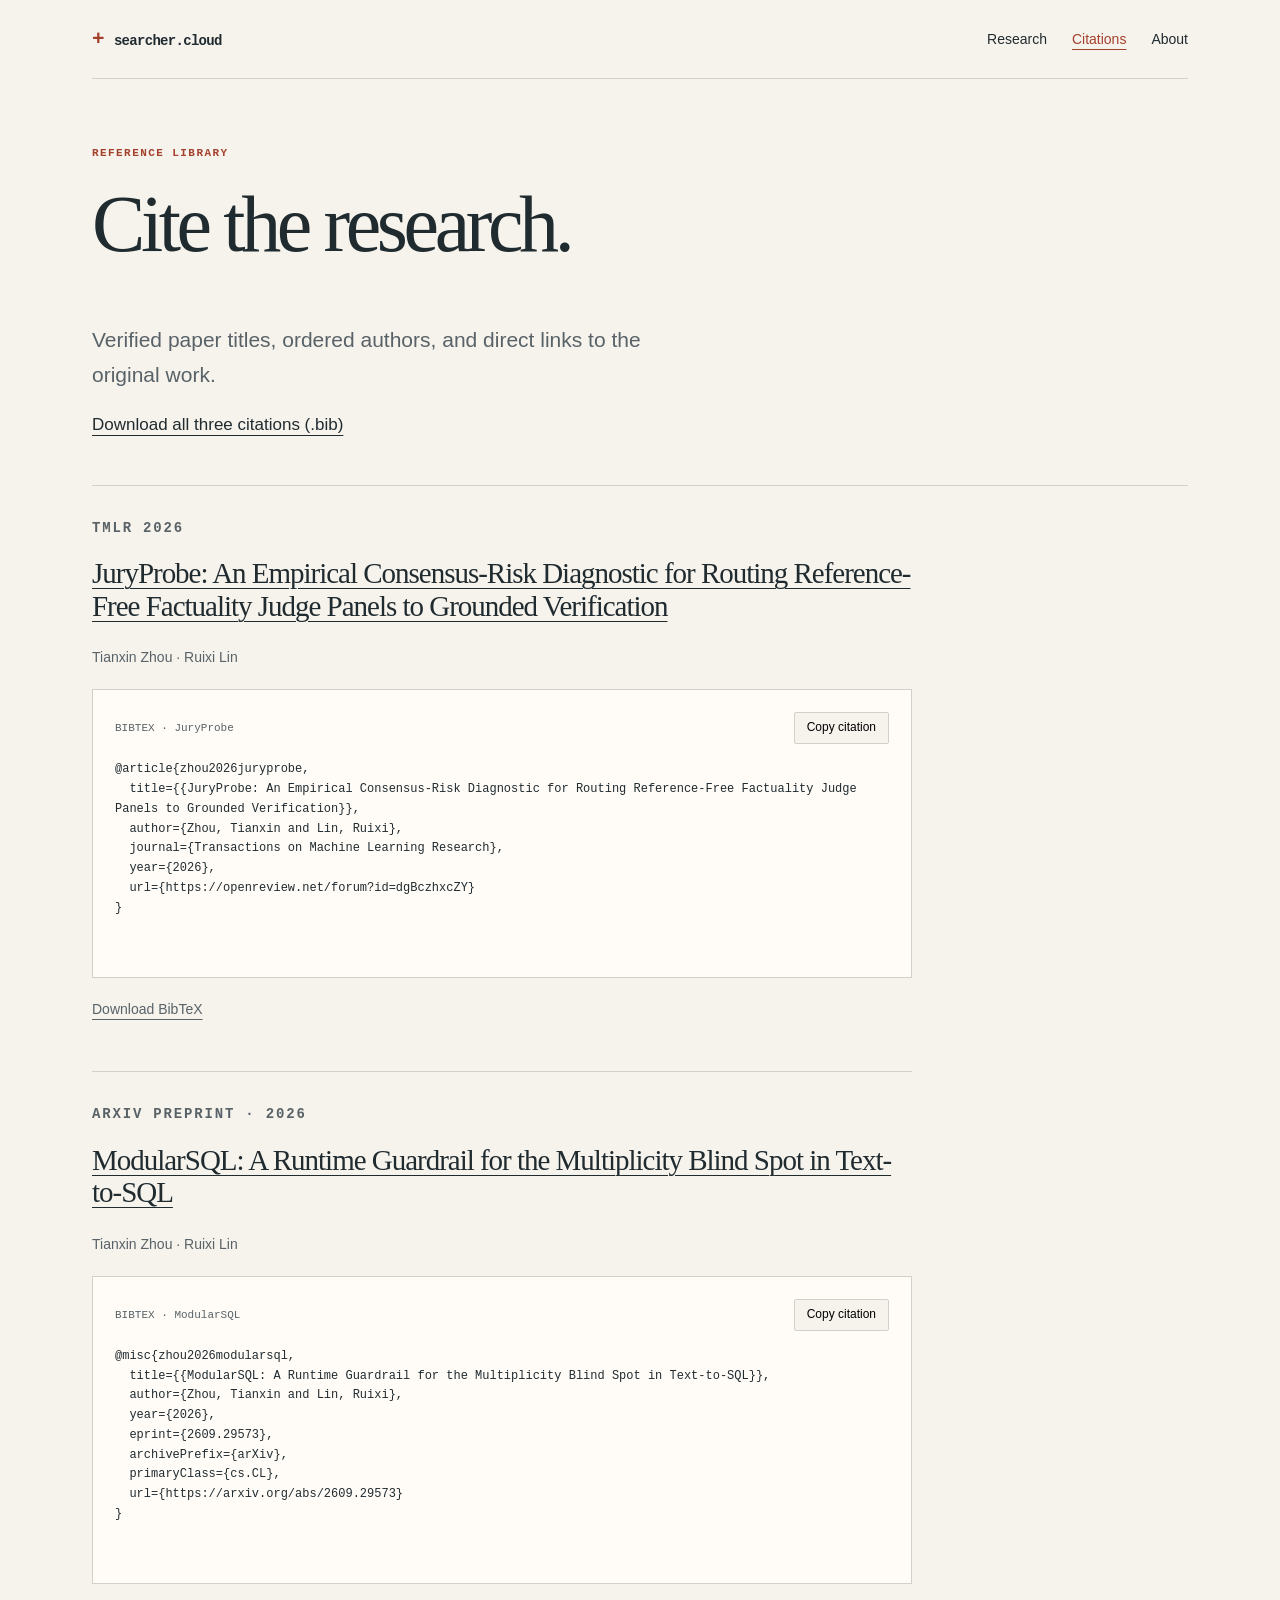
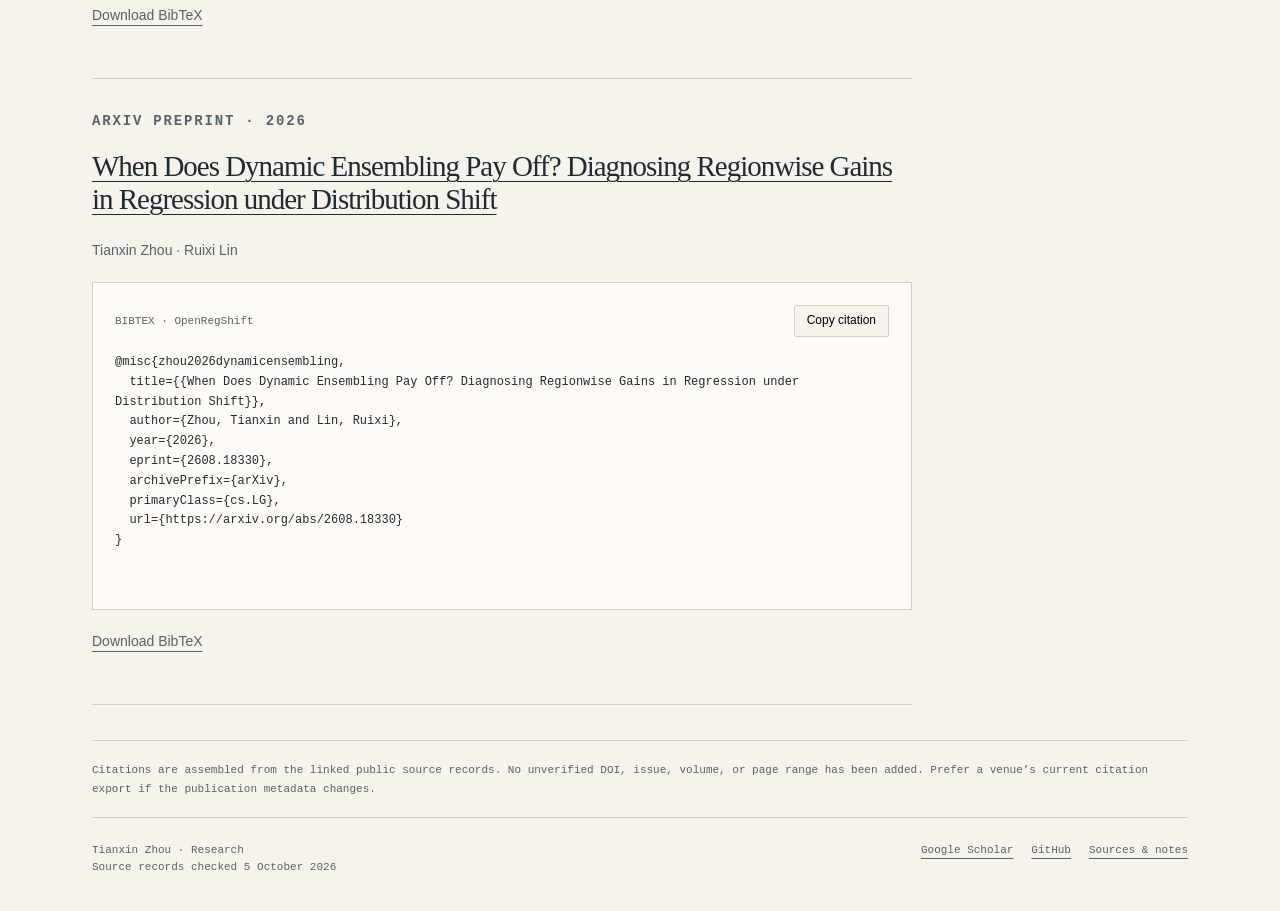
==== docs/citations/index.html @ 82cfabf9 "Build verified research site with scoped findings and paper citations" ====
<!doctype html>
<html lang="en"><head><meta charset="utf-8"><meta name="viewport" content="width=device-width, initial-scale=1">
<title>Paper Citations | Tianxin Zhou</title><meta name="description" content="Download BibTeX metadata for JuryProbe, ModularSQL, and the OpenRegShift research paper."><meta name="author" content="Tianxin Zhou">
<link rel="canonical" href="https://searcher.cloud/citations/"><meta name="robots" content="index,follow"><meta name="theme-color" content="#f6f3ed">
<meta property="og:type" content="website"><meta property="og:title" content="Paper Citations | Tianxin Zhou"><meta property="og:description" content="Download BibTeX metadata for JuryProbe, ModularSQL, and the OpenRegShift research paper."><meta property="og:url" content="https://searcher.cloud/citations/"><meta property="og:site_name" content="Tianxin Zhou · Research">
<meta name="twitter:card" content="summary"><meta name="twitter:title" content="Paper Citations | Tianxin Zhou"><meta name="twitter:description" content="Download BibTeX metadata for JuryProbe, ModularSQL, and the OpenRegShift research paper.">
<link rel="icon" type="image/svg+xml" href="/assets/favicon.svg"><link rel="stylesheet" href="/assets/style.css">
<script type="application/ld+json">{"@context": "https://schema.org", "@type": "CollectionPage", "name": "Tianxin Zhou paper citations", "url": "https://searcher.cloud/citations/", "about": {"@type": "Person", "@id": "https://searcher.cloud/#tianxin-zhou", "name": "Tianxin Zhou", "url": "https://searcher.cloud/", "sameAs": ["https://scholar.google.com/citations?user=hkDNs4MAAAAJ&hl=en", "https://github.com/tianxinzh"]}}</script>
<script src="/assets/site.js" defer></script></head><body>
<a class="skip" href="#main">Skip to content</a><div class="wrap"><header class="masthead"><a class="wordmark" href="/" aria-label="Tianxin Zhou home">searcher.cloud</a><nav class="nav" aria-label="Main navigation"><a href="/#publications">Research</a><a href="/citations/" aria-current="page">Citations</a><a href="/#about" class="nav-about">About</a></nav></header>
<main id="main"><header class="page-head"><p class="eyebrow">Reference library</p><h1 style="font-size:clamp(3rem,7vw,5rem)">Cite the research.</h1><p class="intro">Verified paper titles, ordered authors, and direct links to the original work.</p><a href="/citations/publications.bib" download>Download all three citations (.bib)</a></header><article class="citation-item"><p class="eyebrow">TMLR 2026</p><h2><a href="/papers/juryprobe/">JuryProbe: An Empirical Consensus-Risk Diagnostic for Routing Reference-Free Factuality Judge Panels to Grounded Verification</a></h2><p>Tianxin Zhou · Ruixi Lin</p><div class="citation-box"><header><span>BIBTEX · JuryProbe</span><button type="button" data-copy-citation="bib-juryprobe" hidden>Copy citation</button></header><pre id="bib-juryprobe">@article{zhou2026juryprobe,
  title={{JuryProbe: An Empirical Consensus-Risk Diagnostic for Routing Reference-Free Factuality Judge Panels to Grounded Verification}},
  author={Zhou, Tianxin and Lin, Ruixi},
  journal={Transactions on Machine Learning Research},
  year={2026},
  url={https://openreview.net/forum?id=dgBczhxcZY}
}</pre><p class="toast" role="status" aria-live="polite"></p></div><p class="small"><a href="/citations/juryprobe.bib" download>Download BibTeX</a></p></article><article class="citation-item"><p class="eyebrow">arXiv preprint · 2026</p><h2><a href="/papers/modularsql/">ModularSQL: A Runtime Guardrail for the Multiplicity Blind Spot in Text-to-SQL</a></h2><p>Tianxin Zhou · Ruixi Lin</p><div class="citation-box"><header><span>BIBTEX · ModularSQL</span><button type="button" data-copy-citation="bib-modularsql" hidden>Copy citation</button></header><pre id="bib-modularsql">@misc{zhou2026modularsql,
  title={{ModularSQL: A Runtime Guardrail for the Multiplicity Blind Spot in Text-to-SQL}},
  author={Zhou, Tianxin and Lin, Ruixi},
  year={2026},
  eprint={2609.29573},
  archivePrefix={arXiv},
  primaryClass={cs.CL},
  url={https://arxiv.org/abs/2609.29573}
}</pre><p class="toast" role="status" aria-live="polite"></p></div><p class="small"><a href="/citations/modularsql.bib" download>Download BibTeX</a></p></article><article class="citation-item"><p class="eyebrow">arXiv preprint · 2026</p><h2><a href="/papers/openregshift/">When Does Dynamic Ensembling Pay Off? Diagnosing Regionwise Gains in Regression under Distribution Shift</a></h2><p>Tianxin Zhou · Ruixi Lin</p><div class="citation-box"><header><span>BIBTEX · OpenRegShift</span><button type="button" data-copy-citation="bib-openregshift" hidden>Copy citation</button></header><pre id="bib-openregshift">@misc{zhou2026dynamicensembling,
  title={{When Does Dynamic Ensembling Pay Off? Diagnosing Regionwise Gains in Regression under Distribution Shift}},
  author={Zhou, Tianxin and Lin, Ruixi},
  year={2026},
  eprint={2608.18330},
  archivePrefix={arXiv},
  primaryClass={cs.LG},
  url={https://arxiv.org/abs/2608.18330}
}</pre><p class="toast" role="status" aria-live="polite"></p></div><p class="small"><a href="/citations/openregshift.bib" download>Download BibTeX</a></p></article><p class="provenance">Citations are assembled from the linked public source records. No unverified DOI, issue, volume, or page range has been added. Prefer a venue’s current citation export if the publication metadata changes.</p></main><footer class="footer"><div>Tianxin Zhou · Research<br>Source records checked 5 October 2026</div><div><a href="https://scholar.google.com/citations?user=hkDNs4MAAAAJ&amp;hl=en">Google Scholar</a><a href="https://github.com/tianxinzh">GitHub</a><a href="/sources/">Sources &amp; notes</a></div></footer></div></body></html>
---- assets/style.css ----
:root{--paper:#f6f3ed;--white:#fffcf7;--ink:#202b30;--muted:#586267;--line:#cfd1ca;--accent:#a4412d;--soft:#ebe6da;--green:#36584b;--measure:1160px;--serif:Georgia,'Times New Roman',serif;--sans:Arial,Helvetica,sans-serif;--mono:'Courier New',monospace}
*{box-sizing:border-box}html{scroll-behavior:smooth;scroll-padding-top:32px}body{margin:0;background:var(--paper);color:var(--ink);font:17px/1.65 var(--sans);-webkit-font-smoothing:antialiased}a{color:inherit;text-underline-offset:5px;text-decoration-thickness:1px}a:hover{color:var(--accent)}a:focus-visible,button:focus-visible,summary:focus-visible{outline:3px solid var(--accent);outline-offset:5px}button{font:inherit}h1,h2,h3,p{margin-top:0}h1,h2,h3{line-height:1.12;font-weight:400;font-family:var(--serif)}h1{font-size:clamp(3.9rem,7.8vw,6.5rem);letter-spacing:-.055em}h2{font-size:clamp(2.25rem,4.4vw,3.65rem);letter-spacing:-.035em}h3{font-size:1.8rem;letter-spacing:-.025em}p{margin-bottom:1.15rem}ul,ol{padding-left:1.4rem}li{margin:0 0 .65rem}::selection{background:#e6c5b7}.wrap{max-width:var(--measure);margin:0 auto;padding-left:32px;padding-right:32px}.skip{position:absolute;top:-80px;left:16px;background:var(--ink);color:white;padding:12px 20px;z-index:5}.skip:focus{top:12px}.masthead{display:flex;justify-content:space-between;align-items:center;gap:20px;padding-top:28px;padding-bottom:27px;border-bottom:1px solid var(--line)}.wordmark{font:700 14px var(--mono);letter-spacing:-.05em;text-decoration:none;white-space:nowrap}.wordmark::before{content:'+';display:inline-block;margin-right:10px;font-size:21px;color:var(--accent)}.nav{display:flex;gap:25px;align-items:center}.nav a{font-size:14px;text-decoration:none}.nav a[aria-current]{color:var(--accent);text-decoration:underline}.eyebrow{font:11px/1.5 var(--mono);letter-spacing:.13em;text-transform:uppercase;color:var(--accent);font-weight:700}.hero{display:grid;grid-template-columns:1.27fr .73fr;gap:68px;padding-top:76px;padding-bottom:73px;align-items:center}.hero h1{margin:23px 0 28px;max-width:660px}.intro{max-width:585px;font-size:21px;line-height:1.65;color:var(--muted)}.links{display:flex;flex-wrap:wrap;gap:10px 24px;margin-top:28px}.links a{font-size:14px;text-decoration:none;border-bottom:1px solid var(--ink);padding-bottom:3px}.arrow{font-family:var(--sans);padding-left:6px}.research-map{border:1px solid var(--line);background:var(--white);padding:30px}.research-map .eyebrow{color:var(--muted)}.map-row{padding:27px 0 24px;border-bottom:1px solid var(--line);display:grid;grid-template-columns:28px 1fr;gap:16px}.map-row:last-child{border-bottom:0;padding-bottom:5px}.map-no{font:12px var(--mono);color:var(--accent);padding-top:5px}.map-row h2{font-size:27px;margin-bottom:8px;letter-spacing:-.02em}.map-row p{font-size:13px;line-height:1.55;color:var(--muted);margin:0}.section{padding-top:66px;padding-bottom:70px;border-top:1px solid var(--line)}.section-top{display:flex;justify-content:space-between;gap:32px;align-items:end;margin-bottom:30px}.section-top h2{margin:0}.section-note{font:12px/1.6 var(--mono);max-width:230px;color:var(--muted);margin:0;text-align:right}.paper-card{display:grid;grid-template-columns:150px 1fr 150px;gap:32px;padding:33px 0;border-top:1px solid var(--line)}.paper-card:last-child{border-bottom:1px solid var(--line)}.paper-name{font:13px var(--mono);color:var(--accent);margin-bottom:11px}.paper-card h3{font-size:27px;line-height:1.24;margin:0 0 13px}.paper-card h3 a{text-decoration:none}.paper-card p{font-size:15px;line-height:1.7;color:var(--muted);margin-bottom:12px}.paper-card .authors{font-size:12px;margin-bottom:0}.paper-meta{font:11px/1.65 var(--mono);color:var(--muted)}.paper-actions{display:flex;align-items:flex-start;flex-direction:column;gap:12px;padding-top:3px}.paper-actions a{font-size:13px;line-height:1.5}.tag{display:inline-block;border:1px solid #b5c6ba;padding:4px 8px;border-radius:2px;font:11px var(--mono);color:var(--green);background:#ecf1e9}.about-grid{display:grid;grid-template-columns:1fr 1fr;gap:80px}.about-grid p{color:var(--muted)}.about-grid h3{font-size:25px}.small{font-size:13px}.footer{display:flex;justify-content:space-between;gap:24px;padding-top:24px;padding-bottom:34px;border-top:1px solid var(--line);font:11px/1.6 var(--mono);color:var(--muted)}.footer a{margin-left:18px}.page-head{padding:66px 0 46px;border-bottom:1px solid var(--line)}.back{font-size:13px;display:inline-block;margin-bottom:30px;text-decoration:none}.paper-head h1{font-size:clamp(2.6rem,5.8vw,4.9rem);line-height:1.1;max-width:1010px;letter-spacing:-.045em;margin:18px 0 25px}.paper-head .authors{font-size:17px}.publication-meta{display:flex;flex-wrap:wrap;gap:14px;align-items:center;font:12px/1.5 var(--mono);color:var(--muted)}.paper-layout{display:grid;grid-template-columns:minmax(0,1fr) 260px;gap:76px;padding-top:46px;padding-bottom:62px}.paper-body h2{font-size:32px;margin:43px 0 19px}.paper-body h2:first-child{margin-top:0}.paper-body p,.paper-body li{color:var(--muted);font-size:16px;line-height:1.8}.paper-body .lead{font-size:20px;line-height:1.7;color:var(--ink)}.paper-body .limits{background:var(--soft);padding:26px 30px;border-left:3px solid var(--accent)}.paper-body .limits h2{margin-top:0}.paper-body .limits ul{margin-bottom:0}.paper-body .limits li:last-child{margin-bottom:0}.sidebar{font-size:13px}.sidebar-block{margin-bottom:29px;border-top:1px solid var(--line);padding-top:20px}.sidebar h2{font:11px/1.4 var(--mono);letter-spacing:.1em;text-transform:uppercase;margin:0 0 14px}.sidebar a{display:block;margin-bottom:11px}.sidebar p{font-size:12px;color:var(--muted)}.citation-box{border:1px solid var(--line);background:var(--white);padding:22px;margin:20px 0}.citation-box pre{font:12px/1.65 var(--mono);overflow:auto;white-space:pre-wrap;overflow-wrap:anywhere;margin:0;color:var(--ink)}.citation-box header{display:flex;justify-content:space-between;align-items:center;margin-bottom:16px;gap:12px}.citation-box header span{font:11px var(--mono);color:var(--muted)}.citation-box button{border:1px solid var(--line);border-radius:2px;background:var(--paper);padding:5px 12px;font-size:12px;cursor:pointer}.citation-box button:hover{border-color:var(--accent);color:var(--accent)}.source-list{font-size:13px}.source-list a{overflow-wrap:anywhere}.provenance{font:11px/1.7 var(--mono);color:var(--muted);border-top:1px solid var(--line);padding-top:20px;margin-top:35px}.citation-item{padding:32px 0;border-bottom:1px solid var(--line);max-width:820px}.citation-item h2{font-size:29px}.citation-item>p{font-size:14px;color:var(--muted)}.wide-text{max-width:780px;margin-bottom:50px}.wide-text h2{font-size:30px;margin-top:36px}.wide-text p,.wide-text li{font-size:16px;color:var(--muted)}.toast{font-size:12px;color:var(--green);min-height:1.5em}.not-found{padding:90px 0 130px}.not-found h1{font-size:60px}.screen-reader-only{position:absolute;width:1px;height:1px;padding:0;margin:-1px;overflow:hidden;clip:rect(0,0,0,0);white-space:nowrap;border:0}
@media(min-width:1400px){.hero{padding-top:90px;padding-bottom:90px}}@media(max-width:900px){.hero{gap:32px;grid-template-columns:1.15fr .85fr}.hero h1{font-size:70px}.research-map{padding:24px}.paper-card{grid-template-columns:125px 1fr;gap:25px}.paper-actions{grid-column:2;flex-direction:row;gap:22px;padding:0}.paper-layout{grid-template-columns:minmax(0,1fr) 210px;gap:36px}.about-grid{gap:40px}}@media(max-width:640px){body{font-size:16px}.wrap{padding-left:22px;padding-right:22px}.masthead{padding-top:21px;padding-bottom:20px;align-items:flex-start;gap:14px}.wordmark{font-size:12px}.nav{gap:14px;padding-top:3px}.nav a{font-size:12px}.nav .nav-about{display:none}.hero{grid-template-columns:1fr;padding-top:44px;padding-bottom:44px;gap:37px}.hero h1{font-size:64px;margin:15px 0 24px}.intro{font-size:18px}.research-map{padding:22px}.map-row{padding:18px 0;grid-template-columns:24px 1fr;gap:12px}.map-row h2{font-size:25px}.section{padding-top:41px;padding-bottom:43px}.section-top{display:block;margin-bottom:22px}.section-note{text-align:left;margin-top:14px;max-width:none}.paper-card{display:block;padding:25px 0}.paper-card h3{font-size:25px}.paper-card .paper-meta{display:flex;flex-wrap:wrap;gap:12px;align-items:center;margin-bottom:17px}.paper-name{margin:0}.paper-actions{display:flex;flex-direction:row;flex-wrap:wrap;margin-top:17px;gap:12px 20px}.about-grid{grid-template-columns:1fr;gap:20px}.footer{display:block;font-size:10px}.footer>div+div{margin-top:12px}.footer a{margin:0 15px 0 0}.page-head{padding-top:35px;padding-bottom:32px}.paper-head h1{font-size:41px}.paper-head .authors{font-size:15px}.paper-layout{display:flex;flex-direction:column;gap:28px;padding-top:32px}.paper-body .lead{font-size:18px}.paper-body h2{font-size:29px;margin-top:32px}.paper-body .limits{padding:22px}.sidebar{display:grid;grid-template-columns:1fr 1fr;gap:24px}.sidebar-block{margin:0}.sidebar-block:last-child{grid-column:1/-1}.citation-box{padding:16px}.citation-box pre{font-size:11px}.publication-meta{font-size:11px}.links{gap:13px 23px}.back{margin-bottom:24px}}@media(prefers-reduced-motion:reduce){html{scroll-behavior:auto}}@media print{body{background:white;color:black}.nav,.research-map,.paper-actions,.citation-box button,.footer{display:none}.wrap{max-width:none;padding:0}.hero,.paper-layout,.paper-card{display:block}.sidebar{display:none}a{color:inherit}.paper-body p,.paper-body li{color:black}.page-head{padding-top:0}.paper-head h1{font-size:32px}}
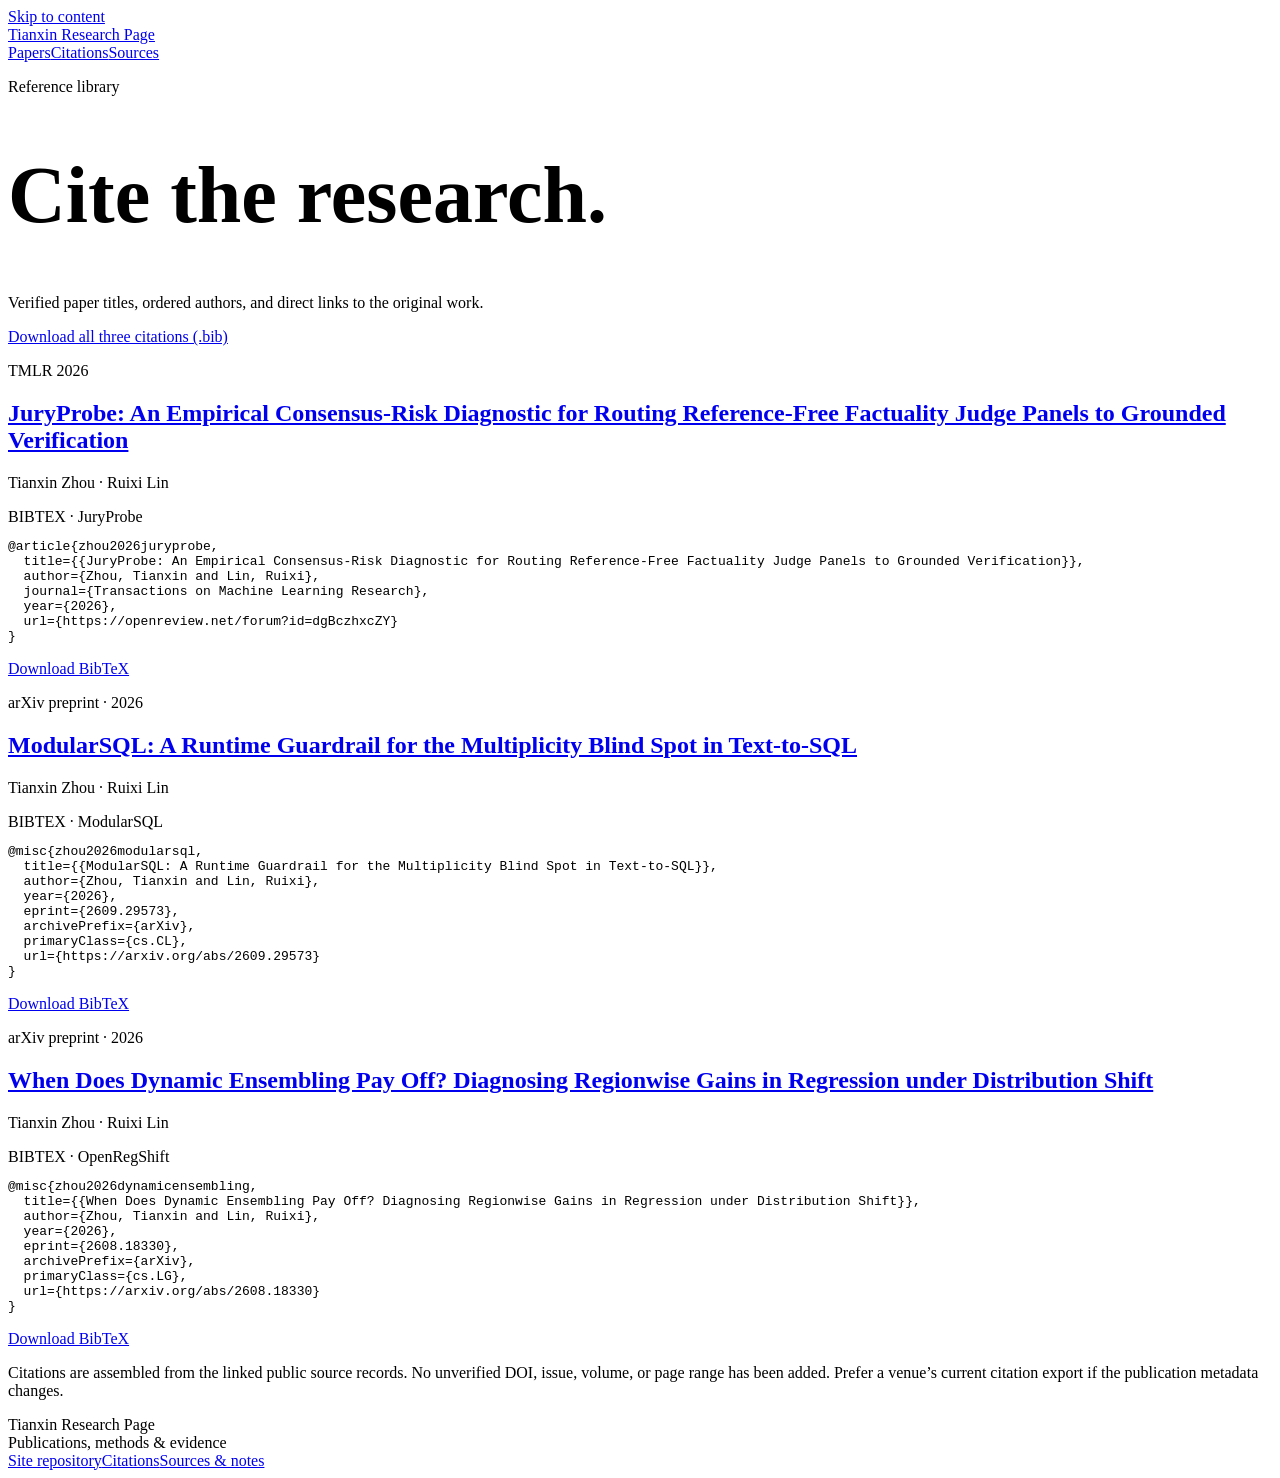
==== commit 6e973c04: "Refocus Tianxin Research Page and publish at the GitHub project URL" ====
--- a/docs/citations/index.html
+++ b/docs/citations/index.html
@@ -1,20 +1,20 @@
 <!doctype html>
 <html lang="en"><head><meta charset="utf-8"><meta name="viewport" content="width=device-width, initial-scale=1">
-<title>Paper Citations | Tianxin Zhou</title><meta name="description" content="Download BibTeX metadata for JuryProbe, ModularSQL, and the OpenRegShift research paper."><meta name="author" content="Tianxin Zhou">
-<link rel="canonical" href="https://searcher.cloud/citations/"><meta name="robots" content="index,follow"><meta name="theme-color" content="#f6f3ed">
-<meta property="og:type" content="website"><meta property="og:title" content="Paper Citations | Tianxin Zhou"><meta property="og:description" content="Download BibTeX metadata for JuryProbe, ModularSQL, and the OpenRegShift research paper."><meta property="og:url" content="https://searcher.cloud/citations/"><meta property="og:site_name" content="Tianxin Zhou · Research">
-<meta name="twitter:card" content="summary"><meta name="twitter:title" content="Paper Citations | Tianxin Zhou"><meta name="twitter:description" content="Download BibTeX metadata for JuryProbe, ModularSQL, and the OpenRegShift research paper.">
-<link rel="icon" type="image/svg+xml" href="/assets/favicon.svg"><link rel="stylesheet" href="/assets/style.css">
-<script type="application/ld+json">{"@context": "https://schema.org", "@type": "CollectionPage", "name": "Tianxin Zhou paper citations", "url": "https://searcher.cloud/citations/", "about": {"@type": "Person", "@id": "https://searcher.cloud/#tianxin-zhou", "name": "Tianxin Zhou", "url": "https://searcher.cloud/", "sameAs": ["https://scholar.google.com/citations?user=hkDNs4MAAAAJ&hl=en", "https://github.com/tianxinzh"]}}</script>
-<script src="/assets/site.js" defer></script></head><body>
-<a class="skip" href="#main">Skip to content</a><div class="wrap"><header class="masthead"><a class="wordmark" href="/" aria-label="Tianxin Zhou home">searcher.cloud</a><nav class="nav" aria-label="Main navigation"><a href="/#publications">Research</a><a href="/citations/" aria-current="page">Citations</a><a href="/#about" class="nav-about">About</a></nav></header>
-<main id="main"><header class="page-head"><p class="eyebrow">Reference library</p><h1 style="font-size:clamp(3rem,7vw,5rem)">Cite the research.</h1><p class="intro">Verified paper titles, ordered authors, and direct links to the original work.</p><a href="/citations/publications.bib" download>Download all three citations (.bib)</a></header><article class="citation-item"><p class="eyebrow">TMLR 2026</p><h2><a href="/papers/juryprobe/">JuryProbe: An Empirical Consensus-Risk Diagnostic for Routing Reference-Free Factuality Judge Panels to Grounded Verification</a></h2><p>Tianxin Zhou · Ruixi Lin</p><div class="citation-box"><header><span>BIBTEX · JuryProbe</span><button type="button" data-copy-citation="bib-juryprobe" hidden>Copy citation</button></header><pre id="bib-juryprobe">@article{zhou2026juryprobe,
+<title>Paper Citations | Tianxin Research Page</title><meta name="description" content="Download BibTeX metadata for JuryProbe, ModularSQL, and the OpenRegShift research paper.">
+<link rel="canonical" href="https://tianxinzh.github.io/tianxin-research-page/citations/"><meta name="robots" content="index,follow"><meta name="theme-color" content="#f6f3ed">
+<meta property="og:type" content="website"><meta property="og:title" content="Paper Citations | Tianxin Research Page"><meta property="og:description" content="Download BibTeX metadata for JuryProbe, ModularSQL, and the OpenRegShift research paper."><meta property="og:url" content="https://tianxinzh.github.io/tianxin-research-page/citations/"><meta property="og:site_name" content="Tianxin Research Page">
+<meta name="twitter:card" content="summary"><meta name="twitter:title" content="Paper Citations | Tianxin Research Page"><meta name="twitter:description" content="Download BibTeX metadata for JuryProbe, ModularSQL, and the OpenRegShift research paper.">
+<link rel="icon" type="image/svg+xml" href="/tianxin-research-page/assets/favicon.svg"><link rel="stylesheet" href="/tianxin-research-page/assets/style.css">
+<script type="application/ld+json">{"@context": "https://schema.org", "@type": "CollectionPage", "name": "Tianxin Research Page citations", "url": "https://tianxinzh.github.io/tianxin-research-page/citations/", "isPartOf": {"@type": "CollectionPage", "@id": "https://tianxinzh.github.io/tianxin-research-page/#collection"}}</script>
+<script src="/tianxin-research-page/assets/site.js" defer></script></head><body>
+<a class="skip" href="#main">Skip to content</a><div class="wrap"><header class="masthead"><a class="wordmark" href="/tianxin-research-page/" aria-label="Tianxin Research Page home">Tianxin Research Page</a><nav class="nav" aria-label="Main navigation"><a href="/tianxin-research-page/#publications">Papers</a><a href="/tianxin-research-page/citations/" aria-current="page">Citations</a><a href="/tianxin-research-page/sources/" class="nav-sources">Sources</a></nav></header>
+<main id="main"><header class="page-head"><p class="eyebrow">Reference library</p><h1 style="font-size:clamp(3rem,7vw,5rem)">Cite the research.</h1><p class="intro">Verified paper titles, ordered authors, and direct links to the original work.</p><a href="/tianxin-research-page/citations/publications.bib" download>Download all three citations (.bib)</a></header><article class="citation-item"><p class="eyebrow">TMLR 2026</p><h2><a href="/tianxin-research-page/papers/juryprobe/">JuryProbe: An Empirical Consensus-Risk Diagnostic for Routing Reference-Free Factuality Judge Panels to Grounded Verification</a></h2><p>Tianxin Zhou · Ruixi Lin</p><div class="citation-box"><header><span>BIBTEX · JuryProbe</span><button type="button" data-copy-citation="bib-juryprobe" hidden>Copy citation</button></header><pre id="bib-juryprobe">@article{zhou2026juryprobe,
   title={{JuryProbe: An Empirical Consensus-Risk Diagnostic for Routing Reference-Free Factuality Judge Panels to Grounded Verification}},
   author={Zhou, Tianxin and Lin, Ruixi},
   journal={Transactions on Machine Learning Research},
   year={2026},
   url={https://openreview.net/forum?id=dgBczhxcZY}
-}</pre><p class="toast" role="status" aria-live="polite"></p></div><p class="small"><a href="/citations/juryprobe.bib" download>Download BibTeX</a></p></article><article class="citation-item"><p class="eyebrow">arXiv preprint · 2026</p><h2><a href="/papers/modularsql/">ModularSQL: A Runtime Guardrail for the Multiplicity Blind Spot in Text-to-SQL</a></h2><p>Tianxin Zhou · Ruixi Lin</p><div class="citation-box"><header><span>BIBTEX · ModularSQL</span><button type="button" data-copy-citation="bib-modularsql" hidden>Copy citation</button></header><pre id="bib-modularsql">@misc{zhou2026modularsql,
+}</pre><p class="toast" role="status" aria-live="polite"></p></div><p class="small"><a href="/tianxin-research-page/citations/juryprobe.bib" download>Download BibTeX</a></p></article><article class="citation-item"><p class="eyebrow">arXiv preprint · 2026</p><h2><a href="/tianxin-research-page/papers/modularsql/">ModularSQL: A Runtime Guardrail for the Multiplicity Blind Spot in Text-to-SQL</a></h2><p>Tianxin Zhou · Ruixi Lin</p><div class="citation-box"><header><span>BIBTEX · ModularSQL</span><button type="button" data-copy-citation="bib-modularsql" hidden>Copy citation</button></header><pre id="bib-modularsql">@misc{zhou2026modularsql,
   title={{ModularSQL: A Runtime Guardrail for the Multiplicity Blind Spot in Text-to-SQL}},
   author={Zhou, Tianxin and Lin, Ruixi},
   year={2026},
@@ -22,7 +22,7 @@
   archivePrefix={arXiv},
   primaryClass={cs.CL},
   url={https://arxiv.org/abs/2609.29573}
-}</pre><p class="toast" role="status" aria-live="polite"></p></div><p class="small"><a href="/citations/modularsql.bib" download>Download BibTeX</a></p></article><article class="citation-item"><p class="eyebrow">arXiv preprint · 2026</p><h2><a href="/papers/openregshift/">When Does Dynamic Ensembling Pay Off? Diagnosing Regionwise Gains in Regression under Distribution Shift</a></h2><p>Tianxin Zhou · Ruixi Lin</p><div class="citation-box"><header><span>BIBTEX · OpenRegShift</span><button type="button" data-copy-citation="bib-openregshift" hidden>Copy citation</button></header><pre id="bib-openregshift">@misc{zhou2026dynamicensembling,
+}</pre><p class="toast" role="status" aria-live="polite"></p></div><p class="small"><a href="/tianxin-research-page/citations/modularsql.bib" download>Download BibTeX</a></p></article><article class="citation-item"><p class="eyebrow">arXiv preprint · 2026</p><h2><a href="/tianxin-research-page/papers/openregshift/">When Does Dynamic Ensembling Pay Off? Diagnosing Regionwise Gains in Regression under Distribution Shift</a></h2><p>Tianxin Zhou · Ruixi Lin</p><div class="citation-box"><header><span>BIBTEX · OpenRegShift</span><button type="button" data-copy-citation="bib-openregshift" hidden>Copy citation</button></header><pre id="bib-openregshift">@misc{zhou2026dynamicensembling,
   title={{When Does Dynamic Ensembling Pay Off? Diagnosing Regionwise Gains in Regression under Distribution Shift}},
   author={Zhou, Tianxin and Lin, Ruixi},
   year={2026},
@@ -30,4 +30,4 @@
   archivePrefix={arXiv},
   primaryClass={cs.LG},
   url={https://arxiv.org/abs/2608.18330}
-}</pre><p class="toast" role="status" aria-live="polite"></p></div><p class="small"><a href="/citations/openregshift.bib" download>Download BibTeX</a></p></article><p class="provenance">Citations are assembled from the linked public source records. No unverified DOI, issue, volume, or page range has been added. Prefer a venue’s current citation export if the publication metadata changes.</p></main><footer class="footer"><div>Tianxin Zhou · Research<br>Source records checked 5 October 2026</div><div><a href="https://scholar.google.com/citations?user=hkDNs4MAAAAJ&amp;hl=en">Google Scholar</a><a href="https://github.com/tianxinzh">GitHub</a><a href="/sources/">Sources &amp; notes</a></div></footer></div></body></html>+}</pre><p class="toast" role="status" aria-live="polite"></p></div><p class="small"><a href="/tianxin-research-page/citations/openregshift.bib" download>Download BibTeX</a></p></article><p class="provenance">Citations are assembled from the linked public source records. No unverified DOI, issue, volume, or page range has been added. Prefer a venue’s current citation export if the publication metadata changes.</p></main><footer class="footer"><div>Tianxin Research Page<br>Publications, methods &amp; evidence</div><div><a href="https://github.com/tianxinzh/tianxin-research-page">Site repository</a><a href="/tianxin-research-page/citations/">Citations</a><a href="/tianxin-research-page/sources/">Sources &amp; notes</a></div></footer></div></body></html>
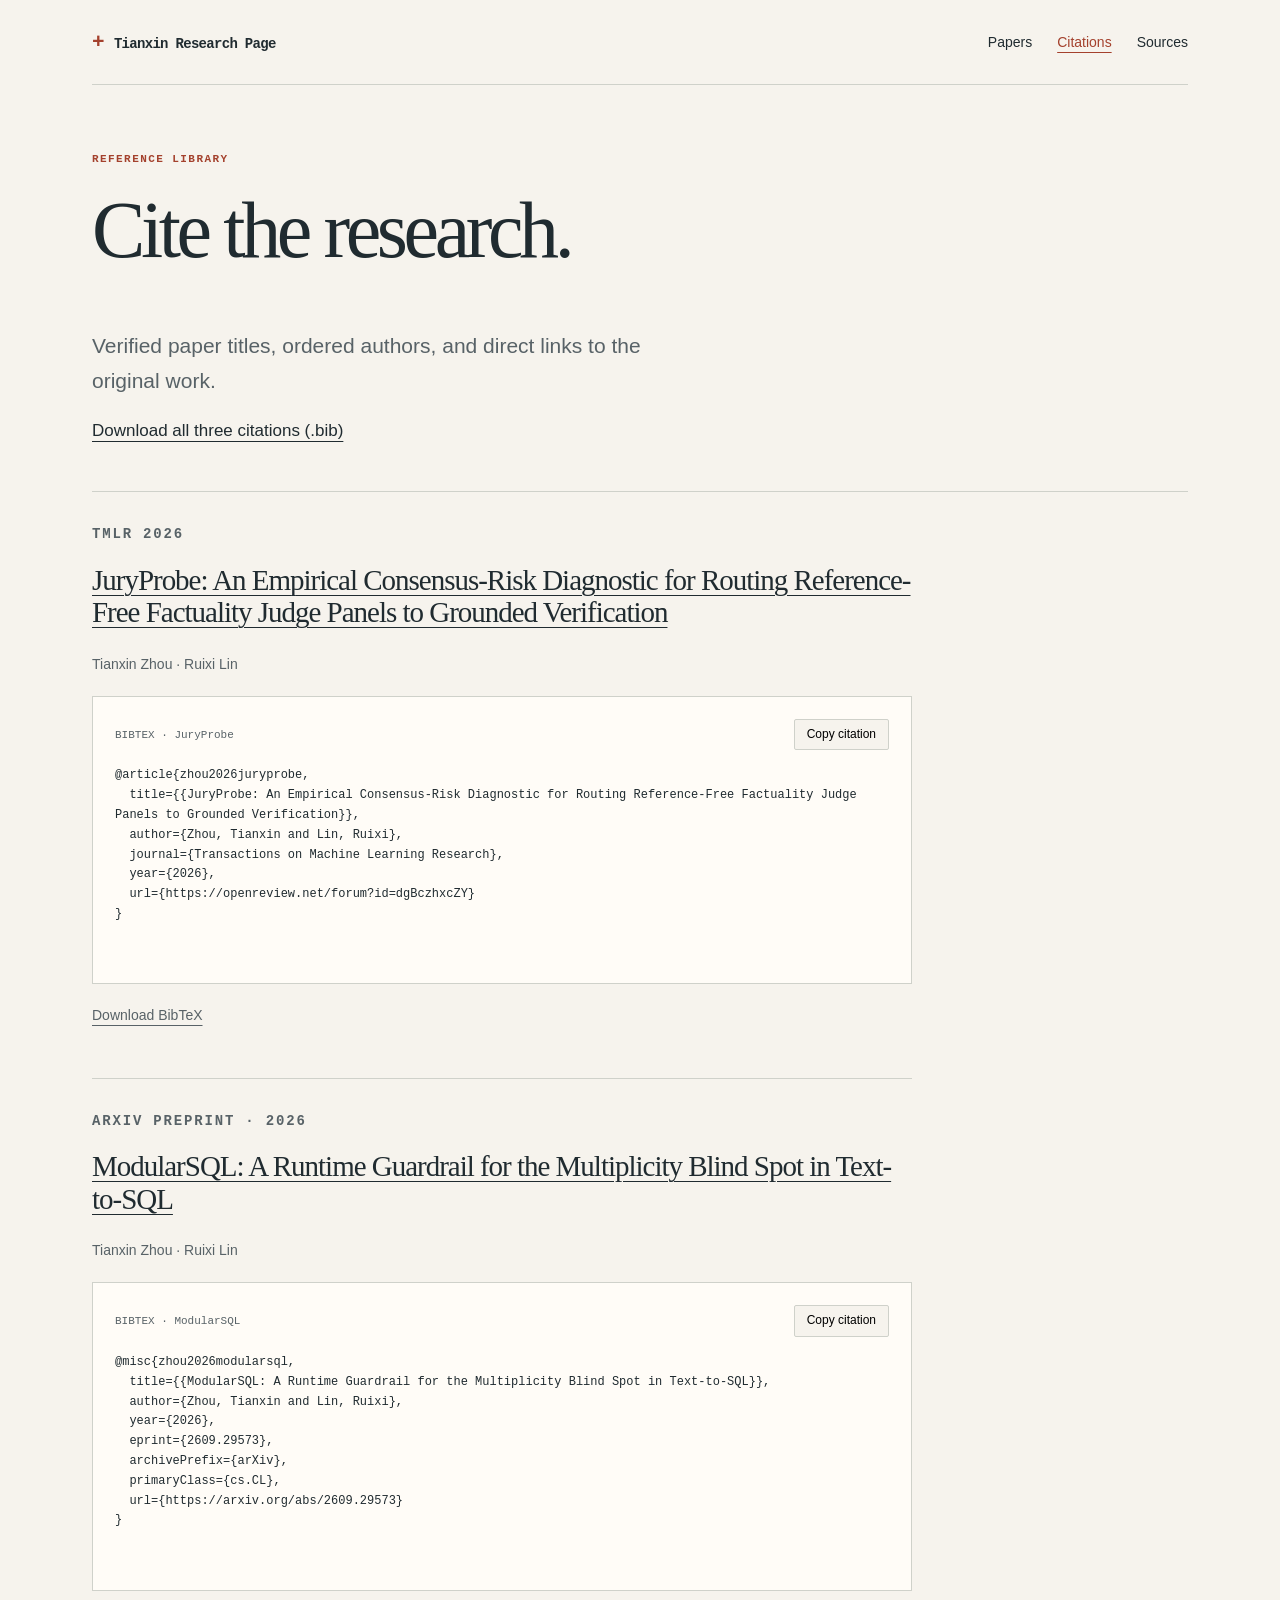
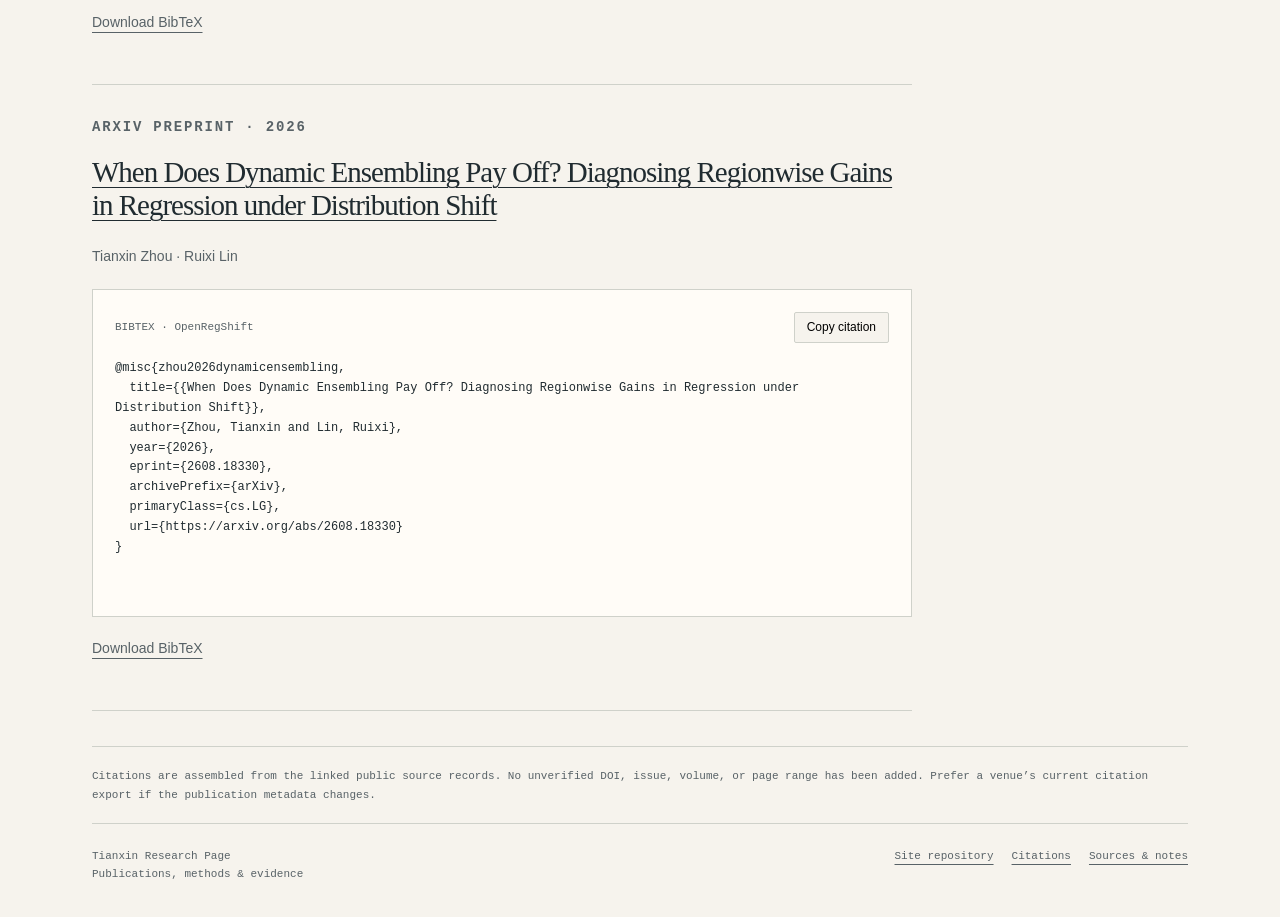
==== commit 40143126: "Fix custom-domain styling and make site links portable" ====
--- a/docs/citations/index.html
+++ b/docs/citations/index.html
@@ -1,20 +1,20 @@
 <!doctype html>
 <html lang="en"><head><meta charset="utf-8"><meta name="viewport" content="width=device-width, initial-scale=1">
 <title>Paper Citations | Tianxin Research Page</title><meta name="description" content="Download BibTeX metadata for JuryProbe, ModularSQL, and the OpenRegShift research paper.">
-<link rel="canonical" href="https://tianxinzh.github.io/tianxin-research-page/citations/"><meta name="robots" content="index,follow"><meta name="theme-color" content="#f6f3ed">
-<meta property="og:type" content="website"><meta property="og:title" content="Paper Citations | Tianxin Research Page"><meta property="og:description" content="Download BibTeX metadata for JuryProbe, ModularSQL, and the OpenRegShift research paper."><meta property="og:url" content="https://tianxinzh.github.io/tianxin-research-page/citations/"><meta property="og:site_name" content="Tianxin Research Page">
+<link rel="canonical" href="https://research.searcher.cloud/citations/"><meta name="robots" content="index,follow"><meta name="theme-color" content="#f6f3ed">
+<meta property="og:type" content="website"><meta property="og:title" content="Paper Citations | Tianxin Research Page"><meta property="og:description" content="Download BibTeX metadata for JuryProbe, ModularSQL, and the OpenRegShift research paper."><meta property="og:url" content="https://research.searcher.cloud/citations/"><meta property="og:site_name" content="Tianxin Research Page">
 <meta name="twitter:card" content="summary"><meta name="twitter:title" content="Paper Citations | Tianxin Research Page"><meta name="twitter:description" content="Download BibTeX metadata for JuryProbe, ModularSQL, and the OpenRegShift research paper.">
-<link rel="icon" type="image/svg+xml" href="/tianxin-research-page/assets/favicon.svg"><link rel="stylesheet" href="/tianxin-research-page/assets/style.css">
-<script type="application/ld+json">{"@context": "https://schema.org", "@type": "CollectionPage", "name": "Tianxin Research Page citations", "url": "https://tianxinzh.github.io/tianxin-research-page/citations/", "isPartOf": {"@type": "CollectionPage", "@id": "https://tianxinzh.github.io/tianxin-research-page/#collection"}}</script>
-<script src="/tianxin-research-page/assets/site.js" defer></script></head><body>
-<a class="skip" href="#main">Skip to content</a><div class="wrap"><header class="masthead"><a class="wordmark" href="/tianxin-research-page/" aria-label="Tianxin Research Page home">Tianxin Research Page</a><nav class="nav" aria-label="Main navigation"><a href="/tianxin-research-page/#publications">Papers</a><a href="/tianxin-research-page/citations/" aria-current="page">Citations</a><a href="/tianxin-research-page/sources/" class="nav-sources">Sources</a></nav></header>
-<main id="main"><header class="page-head"><p class="eyebrow">Reference library</p><h1 style="font-size:clamp(3rem,7vw,5rem)">Cite the research.</h1><p class="intro">Verified paper titles, ordered authors, and direct links to the original work.</p><a href="/tianxin-research-page/citations/publications.bib" download>Download all three citations (.bib)</a></header><article class="citation-item"><p class="eyebrow">TMLR 2026</p><h2><a href="/tianxin-research-page/papers/juryprobe/">JuryProbe: An Empirical Consensus-Risk Diagnostic for Routing Reference-Free Factuality Judge Panels to Grounded Verification</a></h2><p>Tianxin Zhou · Ruixi Lin</p><div class="citation-box"><header><span>BIBTEX · JuryProbe</span><button type="button" data-copy-citation="bib-juryprobe" hidden>Copy citation</button></header><pre id="bib-juryprobe">@article{zhou2026juryprobe,
+<link rel="icon" type="image/svg+xml" href="../assets/favicon.svg"><link rel="stylesheet" href="../assets/style.css">
+<script type="application/ld+json">{"@context": "https://schema.org", "@type": "CollectionPage", "name": "Tianxin Research Page citations", "url": "https://research.searcher.cloud/citations/", "isPartOf": {"@type": "CollectionPage", "@id": "https://research.searcher.cloud/#collection"}}</script>
+<script src="../assets/site.js" defer></script></head><body>
+<a class="skip" href="#main">Skip to content</a><div class="wrap"><header class="masthead"><a class="wordmark" href="../" aria-label="Tianxin Research Page home">Tianxin Research Page</a><nav class="nav" aria-label="Main navigation"><a href="../#publications">Papers</a><a href="./" aria-current="page">Citations</a><a href="../sources/" class="nav-sources">Sources</a></nav></header>
+<main id="main"><header class="page-head"><p class="eyebrow">Reference library</p><h1 style="font-size:clamp(3rem,7vw,5rem)">Cite the research.</h1><p class="intro">Verified paper titles, ordered authors, and direct links to the original work.</p><a href="publications.bib" download>Download all three citations (.bib)</a></header><article class="citation-item"><p class="eyebrow">TMLR 2026</p><h2><a href="../papers/juryprobe/">JuryProbe: An Empirical Consensus-Risk Diagnostic for Routing Reference-Free Factuality Judge Panels to Grounded Verification</a></h2><p>Tianxin Zhou · Ruixi Lin</p><div class="citation-box"><header><span>BIBTEX · JuryProbe</span><button type="button" data-copy-citation="bib-juryprobe" hidden>Copy citation</button></header><pre id="bib-juryprobe">@article{zhou2026juryprobe,
   title={{JuryProbe: An Empirical Consensus-Risk Diagnostic for Routing Reference-Free Factuality Judge Panels to Grounded Verification}},
   author={Zhou, Tianxin and Lin, Ruixi},
   journal={Transactions on Machine Learning Research},
   year={2026},
   url={https://openreview.net/forum?id=dgBczhxcZY}
-}</pre><p class="toast" role="status" aria-live="polite"></p></div><p class="small"><a href="/tianxin-research-page/citations/juryprobe.bib" download>Download BibTeX</a></p></article><article class="citation-item"><p class="eyebrow">arXiv preprint · 2026</p><h2><a href="/tianxin-research-page/papers/modularsql/">ModularSQL: A Runtime Guardrail for the Multiplicity Blind Spot in Text-to-SQL</a></h2><p>Tianxin Zhou · Ruixi Lin</p><div class="citation-box"><header><span>BIBTEX · ModularSQL</span><button type="button" data-copy-citation="bib-modularsql" hidden>Copy citation</button></header><pre id="bib-modularsql">@misc{zhou2026modularsql,
+}</pre><p class="toast" role="status" aria-live="polite"></p></div><p class="small"><a href="juryprobe.bib" download>Download BibTeX</a></p></article><article class="citation-item"><p class="eyebrow">arXiv preprint · 2026</p><h2><a href="../papers/modularsql/">ModularSQL: A Runtime Guardrail for the Multiplicity Blind Spot in Text-to-SQL</a></h2><p>Tianxin Zhou · Ruixi Lin</p><div class="citation-box"><header><span>BIBTEX · ModularSQL</span><button type="button" data-copy-citation="bib-modularsql" hidden>Copy citation</button></header><pre id="bib-modularsql">@misc{zhou2026modularsql,
   title={{ModularSQL: A Runtime Guardrail for the Multiplicity Blind Spot in Text-to-SQL}},
   author={Zhou, Tianxin and Lin, Ruixi},
   year={2026},
@@ -22,7 +22,7 @@
   archivePrefix={arXiv},
   primaryClass={cs.CL},
   url={https://arxiv.org/abs/2609.29573}
-}</pre><p class="toast" role="status" aria-live="polite"></p></div><p class="small"><a href="/tianxin-research-page/citations/modularsql.bib" download>Download BibTeX</a></p></article><article class="citation-item"><p class="eyebrow">arXiv preprint · 2026</p><h2><a href="/tianxin-research-page/papers/openregshift/">When Does Dynamic Ensembling Pay Off? Diagnosing Regionwise Gains in Regression under Distribution Shift</a></h2><p>Tianxin Zhou · Ruixi Lin</p><div class="citation-box"><header><span>BIBTEX · OpenRegShift</span><button type="button" data-copy-citation="bib-openregshift" hidden>Copy citation</button></header><pre id="bib-openregshift">@misc{zhou2026dynamicensembling,
+}</pre><p class="toast" role="status" aria-live="polite"></p></div><p class="small"><a href="modularsql.bib" download>Download BibTeX</a></p></article><article class="citation-item"><p class="eyebrow">arXiv preprint · 2026</p><h2><a href="../papers/openregshift/">When Does Dynamic Ensembling Pay Off? Diagnosing Regionwise Gains in Regression under Distribution Shift</a></h2><p>Tianxin Zhou · Ruixi Lin</p><div class="citation-box"><header><span>BIBTEX · OpenRegShift</span><button type="button" data-copy-citation="bib-openregshift" hidden>Copy citation</button></header><pre id="bib-openregshift">@misc{zhou2026dynamicensembling,
   title={{When Does Dynamic Ensembling Pay Off? Diagnosing Regionwise Gains in Regression under Distribution Shift}},
   author={Zhou, Tianxin and Lin, Ruixi},
   year={2026},
@@ -30,4 +30,4 @@
   archivePrefix={arXiv},
   primaryClass={cs.LG},
   url={https://arxiv.org/abs/2608.18330}
-}</pre><p class="toast" role="status" aria-live="polite"></p></div><p class="small"><a href="/tianxin-research-page/citations/openregshift.bib" download>Download BibTeX</a></p></article><p class="provenance">Citations are assembled from the linked public source records. No unverified DOI, issue, volume, or page range has been added. Prefer a venue’s current citation export if the publication metadata changes.</p></main><footer class="footer"><div>Tianxin Research Page<br>Publications, methods &amp; evidence</div><div><a href="https://github.com/tianxinzh/tianxin-research-page">Site repository</a><a href="/tianxin-research-page/citations/">Citations</a><a href="/tianxin-research-page/sources/">Sources &amp; notes</a></div></footer></div></body></html>+}</pre><p class="toast" role="status" aria-live="polite"></p></div><p class="small"><a href="openregshift.bib" download>Download BibTeX</a></p></article><p class="provenance">Citations are assembled from the linked public source records. No unverified DOI, issue, volume, or page range has been added. Prefer a venue’s current citation export if the publication metadata changes.</p></main><footer class="footer"><div>Tianxin Research Page<br>Publications, methods &amp; evidence</div><div><a href="https://github.com/tianxinzh/tianxin-research-page">Site repository</a><a href="./">Citations</a><a href="../sources/">Sources &amp; notes</a></div></footer></div></body></html>
--- a/docs/assets/style.css
+++ b/docs/assets/style.css
@@ -0,0 +1,6 @@
+:root{--paper:#f6f3ed;--white:#fffcf7;--ink:#202b30;--muted:#586267;--line:#cfd1ca;--accent:#a4412d;--soft:#ebe6da;--green:#36584b;--measure:1160px;--serif:Georgia,'Times New Roman',serif;--sans:Arial,Helvetica,sans-serif;--mono:'Courier New',monospace}
+*{box-sizing:border-box}html{scroll-behavior:smooth;scroll-padding-top:32px}body{margin:0;background:var(--paper);color:var(--ink);font:17px/1.65 var(--sans);-webkit-font-smoothing:antialiased}a{color:inherit;text-underline-offset:5px;text-decoration-thickness:1px}a:hover{color:var(--accent)}a:focus-visible,button:focus-visible,summary:focus-visible{outline:3px solid var(--accent);outline-offset:5px}button{font:inherit}h1,h2,h3,p{margin-top:0}h1,h2,h3{line-height:1.12;font-weight:400;font-family:var(--serif)}h1{font-size:clamp(3.9rem,7.8vw,6.5rem);letter-spacing:-.055em}h2{font-size:clamp(2.25rem,4.4vw,3.65rem);letter-spacing:-.035em}h3{font-size:1.8rem;letter-spacing:-.025em}p{margin-bottom:1.15rem}ul,ol{padding-left:1.4rem}li{margin:0 0 .65rem}::selection{background:#e6c5b7}.wrap{max-width:var(--measure);margin:0 auto;padding-left:32px;padding-right:32px}.skip{position:absolute;top:-80px;left:16px;background:var(--ink);color:white;padding:12px 20px;z-index:5}.skip:focus{top:12px}.masthead{display:flex;justify-content:space-between;align-items:center;gap:20px;padding-top:28px;padding-bottom:27px;border-bottom:1px solid var(--line)}.wordmark{font:700 14px var(--mono);letter-spacing:-.05em;text-decoration:none;white-space:nowrap}.wordmark::before{content:'+';display:inline-block;margin-right:10px;font-size:21px;color:var(--accent)}.nav{display:flex;gap:25px;align-items:center}.nav a{font-size:14px;text-decoration:none}.nav a[aria-current]{color:var(--accent);text-decoration:underline}.eyebrow{font:11px/1.5 var(--mono);letter-spacing:.13em;text-transform:uppercase;color:var(--accent);font-weight:700}.hero{display:grid;grid-template-columns:1.27fr .73fr;gap:68px;padding-top:76px;padding-bottom:73px;align-items:center}.hero h1{margin:23px 0 28px;max-width:660px}.intro{max-width:585px;font-size:21px;line-height:1.65;color:var(--muted)}.links{display:flex;flex-wrap:wrap;gap:10px 24px;margin-top:28px}.links a{font-size:14px;text-decoration:none;border-bottom:1px solid var(--ink);padding-bottom:3px}.arrow{font-family:var(--sans);padding-left:6px}.research-map{border:1px solid var(--line);background:var(--white);padding:30px}.research-map .eyebrow{color:var(--muted)}.map-row{padding:27px 0 24px;border-bottom:1px solid var(--line);display:grid;grid-template-columns:28px 1fr;gap:16px}.map-row:last-child{border-bottom:0;padding-bottom:5px}.map-no{font:12px var(--mono);color:var(--accent);padding-top:5px}.map-row h2{font-size:27px;margin-bottom:8px;letter-spacing:-.02em}.map-row p{font-size:13px;line-height:1.55;color:var(--muted);margin:0}.section{padding-top:66px;padding-bottom:70px;border-top:1px solid var(--line)}.section-top{display:flex;justify-content:space-between;gap:32px;align-items:end;margin-bottom:30px}.section-top h2{margin:0}.section-note{font:12px/1.6 var(--mono);max-width:230px;color:var(--muted);margin:0;text-align:right}.paper-card{display:grid;grid-template-columns:150px 1fr 150px;gap:32px;padding:33px 0;border-top:1px solid var(--line)}.paper-card:last-child{border-bottom:1px solid var(--line)}.paper-name{font:13px var(--mono);color:var(--accent);margin-bottom:11px}.paper-card h3{font-size:27px;line-height:1.24;margin:0 0 13px}.paper-card h3 a{text-decoration:none}.paper-card p{font-size:15px;line-height:1.7;color:var(--muted);margin-bottom:12px}.paper-card .authors{font-size:12px;margin-bottom:0}.paper-meta{font:11px/1.65 var(--mono);color:var(--muted)}.paper-actions{display:flex;align-items:flex-start;flex-direction:column;gap:12px;padding-top:3px}.paper-actions a{font-size:13px;line-height:1.5}.tag{display:inline-block;border:1px solid #b5c6ba;padding:4px 8px;border-radius:2px;font:11px var(--mono);color:var(--green);background:#ecf1e9}.about-grid{display:grid;grid-template-columns:1fr 1fr;gap:80px}.about-grid p{color:var(--muted)}.about-grid h3{font-size:25px}.small{font-size:13px}.footer{display:flex;justify-content:space-between;gap:24px;padding-top:24px;padding-bottom:34px;border-top:1px solid var(--line);font:11px/1.6 var(--mono);color:var(--muted)}.footer a{margin-left:18px}.page-head{padding:66px 0 46px;border-bottom:1px solid var(--line)}.back{font-size:13px;display:inline-block;margin-bottom:30px;text-decoration:none}.paper-head h1{font-size:clamp(2.6rem,5.8vw,4.9rem);line-height:1.1;max-width:1010px;letter-spacing:-.045em;margin:18px 0 25px}.paper-head .authors{font-size:17px}.publication-meta{display:flex;flex-wrap:wrap;gap:14px;align-items:center;font:12px/1.5 var(--mono);color:var(--muted)}.paper-layout{display:grid;grid-template-columns:minmax(0,1fr) 260px;gap:76px;padding-top:46px;padding-bottom:62px}.paper-body h2{font-size:32px;margin:43px 0 19px}.paper-body h2:first-child{margin-top:0}.paper-body p,.paper-body li{color:var(--muted);font-size:16px;line-height:1.8}.paper-body .lead{font-size:20px;line-height:1.7;color:var(--ink)}.paper-body .limits{background:var(--soft);padding:26px 30px;border-left:3px solid var(--accent)}.paper-body .limits h2{margin-top:0}.paper-body .limits ul{margin-bottom:0}.paper-body .limits li:last-child{margin-bottom:0}.sidebar{font-size:13px}.sidebar-block{margin-bottom:29px;border-top:1px solid var(--line);padding-top:20px}.sidebar h2{font:11px/1.4 var(--mono);letter-spacing:.1em;text-transform:uppercase;margin:0 0 14px}.sidebar a{display:block;margin-bottom:11px}.sidebar p{font-size:12px;color:var(--muted)}.citation-box{border:1px solid var(--line);background:var(--white);padding:22px;margin:20px 0}.citation-box pre{font:12px/1.65 var(--mono);overflow:auto;white-space:pre-wrap;overflow-wrap:anywhere;margin:0;color:var(--ink)}.citation-box header{display:flex;justify-content:space-between;align-items:center;margin-bottom:16px;gap:12px}.citation-box header span{font:11px var(--mono);color:var(--muted)}.citation-box button{border:1px solid var(--line);border-radius:2px;background:var(--paper);padding:5px 12px;font-size:12px;cursor:pointer}.citation-box button:hover{border-color:var(--accent);color:var(--accent)}.source-list{font-size:13px}.source-list a{overflow-wrap:anywhere}.provenance{font:11px/1.7 var(--mono);color:var(--muted);border-top:1px solid var(--line);padding-top:20px;margin-top:35px}.citation-item{padding:32px 0;border-bottom:1px solid var(--line);max-width:820px}.citation-item h2{font-size:29px}.citation-item>p{font-size:14px;color:var(--muted)}.wide-text{max-width:780px;margin-bottom:50px}.wide-text h2{font-size:30px;margin-top:36px}.wide-text p,.wide-text li{font-size:16px;color:var(--muted)}.toast{font-size:12px;color:var(--green);min-height:1.5em}.not-found{padding:90px 0 130px}.not-found h1{font-size:60px}.screen-reader-only{position:absolute;width:1px;height:1px;padding:0;margin:-1px;overflow:hidden;clip:rect(0,0,0,0);white-space:nowrap;border:0}
+@media(min-width:1400px){.hero{padding-top:90px;padding-bottom:90px}}@media(max-width:900px){.hero{gap:32px;grid-template-columns:1.15fr .85fr}.hero h1{font-size:70px}.research-map{padding:24px}.paper-card{grid-template-columns:125px 1fr;gap:25px}.paper-actions{grid-column:2;flex-direction:row;gap:22px;padding:0}.paper-layout{grid-template-columns:minmax(0,1fr) 210px;gap:36px}.about-grid{gap:40px}}@media(max-width:640px){body{font-size:16px}.wrap{padding-left:22px;padding-right:22px}.masthead{padding-top:21px;padding-bottom:20px;align-items:flex-start;gap:14px}.wordmark{font-size:12px}.nav{gap:14px;padding-top:3px}.nav a{font-size:12px}.nav .nav-sources{display:none}.hero{grid-template-columns:1fr;padding-top:44px;padding-bottom:44px;gap:37px}.hero h1{font-size:64px;margin:15px 0 24px}.intro{font-size:18px}.research-map{padding:22px}.map-row{padding:18px 0;grid-template-columns:24px 1fr;gap:12px}.map-row h2{font-size:25px}.section{padding-top:41px;padding-bottom:43px}.section-top{display:block;margin-bottom:22px}.section-note{text-align:left;margin-top:14px;max-width:none}.paper-card{display:block;padding:25px 0}.paper-card h3{font-size:25px}.paper-card .paper-meta{display:flex;flex-wrap:wrap;gap:12px;align-items:center;margin-bottom:17px}.paper-name{margin:0}.paper-actions{display:flex;flex-direction:row;flex-wrap:wrap;margin-top:17px;gap:12px 20px}.about-grid{grid-template-columns:1fr;gap:20px}.footer{display:block;font-size:10px}.footer>div+div{margin-top:12px}.footer a{margin:0 15px 0 0}.page-head{padding-top:35px;padding-bottom:32px}.paper-head h1{font-size:41px}.paper-head .authors{font-size:15px}.paper-layout{display:flex;flex-direction:column;gap:28px;padding-top:32px}.paper-body .lead{font-size:18px}.paper-body h2{font-size:29px;margin-top:32px}.paper-body .limits{padding:22px}.sidebar{display:grid;grid-template-columns:1fr 1fr;gap:24px}.sidebar-block{margin:0}.sidebar-block:last-child{grid-column:1/-1}.citation-box{padding:16px}.citation-box pre{font-size:11px}.publication-meta{font-size:11px}.links{gap:13px 23px}.back{margin-bottom:24px}}@media(prefers-reduced-motion:reduce){html{scroll-behavior:auto}}@media print{body{background:white;color:black}.nav,.research-map,.paper-actions,.citation-box button,.footer{display:none}.wrap{max-width:none;padding:0}.hero,.paper-layout,.paper-card{display:block}.sidebar{display:none}a{color:inherit}.paper-body p,.paper-body li{color:black}.page-head{padding-top:0}.paper-head h1{font-size:32px}}
+
+/* Publication-first header and research-question links. */
+.hero h1{font-size:clamp(3.3rem,6.6vw,5.4rem);line-height:1.04}.map-row h2 a{text-decoration:none}.map-row h2 a:hover{text-decoration:underline}.wordmark{white-space:normal;line-height:1.4;max-width:260px}.masthead .nav{flex-shrink:0}@media(max-width:640px){.masthead{flex-wrap:wrap;gap:12px}.hero h1{font-size:clamp(2.7rem,10.8vw,4rem)}.wordmark{font-size:12px;max-width:none}.nav .nav-sources{display:inline}.nav{gap:18px}.paper-head h1{font-size:clamp(2rem,8.4vw,2.6rem);overflow-wrap:anywhere}}
